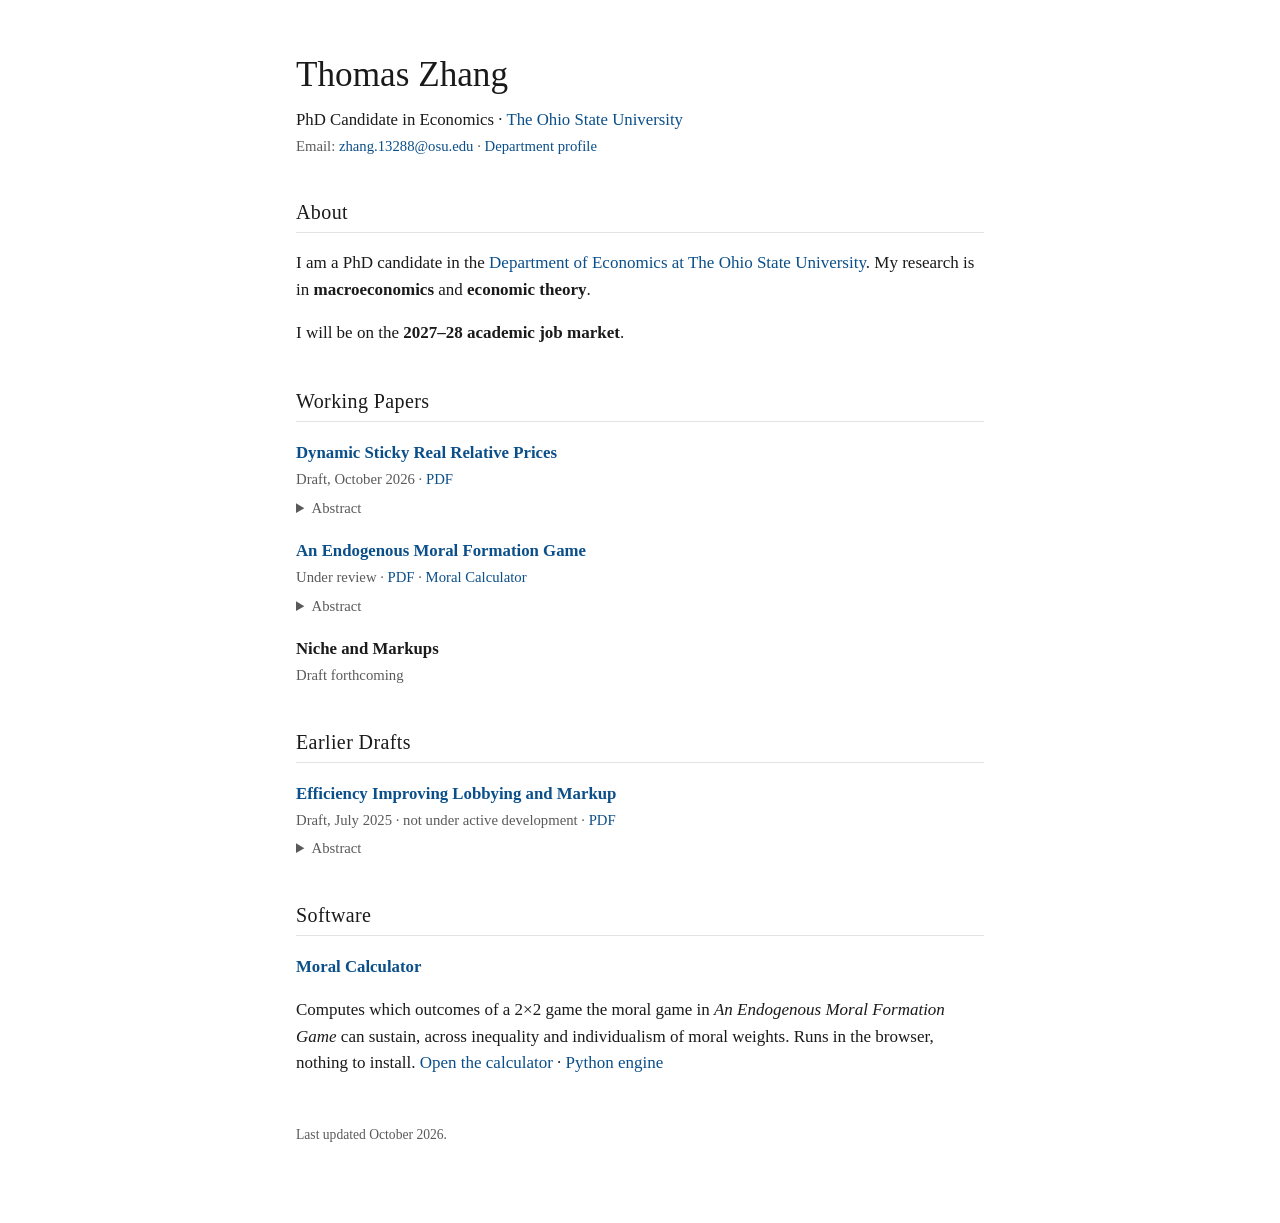
==== index.html @ 3b1dd5d6 "Replace the MATLAB Moral Calculator with the in-browser Python version - moral-calculator/: single-p" ====
<!DOCTYPE html>
<html lang="en">
<head>
  <meta charset="utf-8">
  <meta name="viewport" content="width=device-width, initial-scale=1">
  <title>Thomas Zhang — Economics PhD Candidate, The Ohio State University</title>
  <meta name="description" content="Thomas Zhang is a PhD candidate in Economics at The Ohio State University working on macroeconomics, business cycles, price rigidity, markups, and economic theory. Job market candidate 2027–28.">
  <link rel="canonical" href="https://thomasqszhang2.github.io/">
  <meta property="og:type" content="profile">
  <meta property="og:title" content="Thomas Zhang — Economics, The Ohio State University">
  <meta property="og:description" content="PhD candidate in Economics at The Ohio State University. Macroeconomics, business cycles, markups, and game theory. Job market 2027–28.">
  <meta property="og:url" content="https://thomasqszhang2.github.io/">
  <meta name="robots" content="index, follow">
  <link rel="stylesheet" href="style.css">
  <script type="application/ld+json">
  {
    "@context": "https://schema.org",
    "@type": "Person",
    "name": "Thomas Zhang",
    "alternateName": "Thomas Q. Zhang",
    "url": "https://thomasqszhang2.github.io/",
    "email": "mailto:zhang.13288@osu.edu",
    "jobTitle": "PhD Candidate in Economics",
    "affiliation": {
      "@type": "CollegeOrUniversity",
      "name": "The Ohio State University",
      "department": "Department of Economics",
      "url": "https://economics.osu.edu/"
    },
    "sameAs": [
      "https://economics.osu.edu/people/zhang.13288",
      "https://www.econometricsociety.org/membership/directory/view/Thomas-Zhang",
      "https://www.researchgate.net/profile/Thomas-Zhang-26"
    ],
    "knowsAbout": ["Macroeconomics", "Business cycles", "Price rigidity", "Markups", "Game theory", "Social norms"]
  }
  </script>
</head>
<body>
<main>
  <header>
    <h1>Thomas Zhang</h1>
    <p class="tagline">PhD Candidate in Economics · <a href="https://economics.osu.edu/">The Ohio State University</a></p>
    <p class="contact">
      Email: <a href="mailto:zhang.13288@osu.edu">zhang.13288@osu.edu</a> ·
      <a href="https://economics.osu.edu/people/zhang.13288">Department profile</a>
    </p>
  </header>

  <section id="about">
    <h2>About</h2>
    <p>I am a PhD candidate in the <a href="https://economics.osu.edu/">Department of Economics at The Ohio State University</a>.
    My research is in <strong>macroeconomics</strong> and <strong>economic theory</strong>.</p>
    <p>I will be on the <strong>2027–28 academic job market</strong>.</p>
  </section>

  <section id="research">
    <h2>Working Papers</h2>

    <article class="paper">
      <h3><a href="papers/zhang_sticky_prices.pdf">Dynamic Sticky Real Relative Prices</a></h3>
      <p class="meta">Draft, October 2026 · <a href="papers/zhang_sticky_prices.pdf">PDF</a></p>
      <details>
        <summary>Abstract</summary>
        <p>I add a single friction to the real business cycle model and, without search or nominal rigidity, reproduce numerous empirical facts at once, including involuntary unemployment, a countercyclical labor share, a bust-heavy cycle with thick tails and faster recoveries, procyclical left-skewed utilization, and an acyclical real wage. The friction is a sticky, Hicksian adjustment of real relative prices, the rental and wage rates each moving with its own excess demand at a finite speed. I call the prices real because they chase their fundamental values and no inflation is involved. The two speeds of adjustment are set from wage durations and a plant survey of binding inputs. A firm with a thin profit share demands factors far more elastically than the household supplies them, so supply caps a boom and demand deepens a bust. The paper thus proposes an alternative approach to sticky prices that is monetarily neutral.</p>
        <p class="jel">JEL: E32, E24, D50, E13, D24. Keywords: real business cycle; sticky real prices; short-side rationing; involuntary unemployment; business cycle asymmetry; labor share; capacity utilization.</p>
      </details>
    </article>

    <article class="paper">
      <h3><a href="papers/zhang_morality.pdf">An Endogenous Moral Formation Game</a></h3>
      <p class="meta">Under review · <a href="papers/zhang_morality.pdf">PDF</a> · <a href="moral-calculator/">Moral Calculator</a></p>
      <details>
        <summary>Abstract</summary>
        <p>This paper develops a model of endogenous moral formation. In a two-stage game, players first choose moral functions assigning value judgments to actions, then select actions. Two motives drive moral choice: the influencing-outcome motive leads players to praise actions that benefit themselves; the self-righteous motive leads them to praise their own planned actions. Large moral weights support any homogeneous outcome through self-fulfilling moral functions; heterogeneous outcomes require that no homogeneous alternative strictly Pareto dominates them. Applications include cooperation in the Prisoner's Dilemma, equilibrium selection in coordination games, status-seeking consumption, and internalization of values that favor powerful players.</p>
        <p class="jel">JEL: C72, D64, D62, Z13</p>
      </details>
    </article>

    <article class="paper">
      <h3>Niche and Markups</h3>
      <p class="meta">Draft forthcoming</p>
    </article>

    <h2>Earlier Drafts</h2>
    <article class="paper">
      <h3><a href="papers/zhang_lobbying.pdf">Efficiency Improving Lobbying and Markup</a></h3>
      <p class="meta">Draft, July 2025 · not under active development · <a href="papers/zhang_lobbying.pdf">PDF</a></p>
      <details>
        <summary>Abstract</summary>
        <p>This paper examines how lobbying affects economic efficiency through a dynamic model of endogenous policy influence. Firms with heterogeneous productivity engage in Cournot competition and may lobby for output subsidies, with larger, more productive firms lobbying more intensively. While conventional views emphasize lobbying's distortionary effects, the model shows that it can enhance aggregate productivity by reallocating resources toward underproducing high-productivity firms. The productivity gains are most pronounced in competitive industries, where lobbying disproportionately benefits efficient producers. However, lobbying also creates inter-industry distortions by favoring concentrated sectors regardless of their efficiency. The model further explains rising markup skewness, as subsidies expand output from productive firms while compressing rivals' margins. Preliminary calibration suggests that lobbying increases GDP by 1.4%, indicating net welfare gains from correcting misallocation.</p>
      </details>
    </article>
  </section>

  <section id="moral-app">
    <h2>Software</h2>
    <article class="paper">
      <h3><a href="moral-calculator/">Moral Calculator</a></h3>
      <p>Computes which outcomes of a 2&times;2 game the moral game in <em>An Endogenous Moral Formation Game</em> can sustain, across inequality and individualism of moral weights. Runs in the browser, nothing to install. <a href="moral-calculator/">Open the calculator</a> &middot; <a href="moral-calculator/moral_calc.py" download>Python engine</a></p>
    </article>
  </section>

  <footer>
    <p>Last updated October 2026.</p>
  </footer>
</main>
</body>
</html>
---- style.css ----
:root { --fg: #1a1a1a; --muted: #5a5a5a; --link: #0b4f8a; --rule: #e3e3e3; --bg: #fff; }
@media (prefers-color-scheme: dark) {
  :root { --fg: #e8e8e8; --muted: #a8a8a8; --link: #7fb3e6; --rule: #333; --bg: #141414; }
}
* { box-sizing: border-box; }
body { margin: 0; background: var(--bg); color: var(--fg);
  font: 17px/1.55 Georgia, "Times New Roman", serif; }
main { max-width: 720px; margin: 0 auto; padding: 48px 16px 64px; }
a { color: var(--link); text-decoration: none; }
a:hover { text-decoration: underline; }
h1 { font-size: 2.2rem; margin: 0 0 4px; font-weight: normal; }
h2 { font-size: 1.25rem; margin: 40px 0 12px; padding-bottom: 4px; border-bottom: 1px solid var(--rule); font-weight: normal; letter-spacing: .02em; }
h3 { font-size: 1.05rem; margin: 18px 0 2px; font-weight: bold; }
.tagline { margin: 0; font-size: 1.05rem; }
.contact, .meta { color: var(--muted); font-size: .92rem; margin: 2px 0 6px; }
details { margin: 4px 0 10px; }
summary { cursor: pointer; color: var(--muted); font-size: .92rem; }
details p { margin: 6px 0; font-size: .97rem; }
.jel { color: var(--muted); font-size: .88rem; }
footer { margin-top: 48px; color: var(--muted); font-size: .85rem; }
ul { padding-left: 1.2em; }
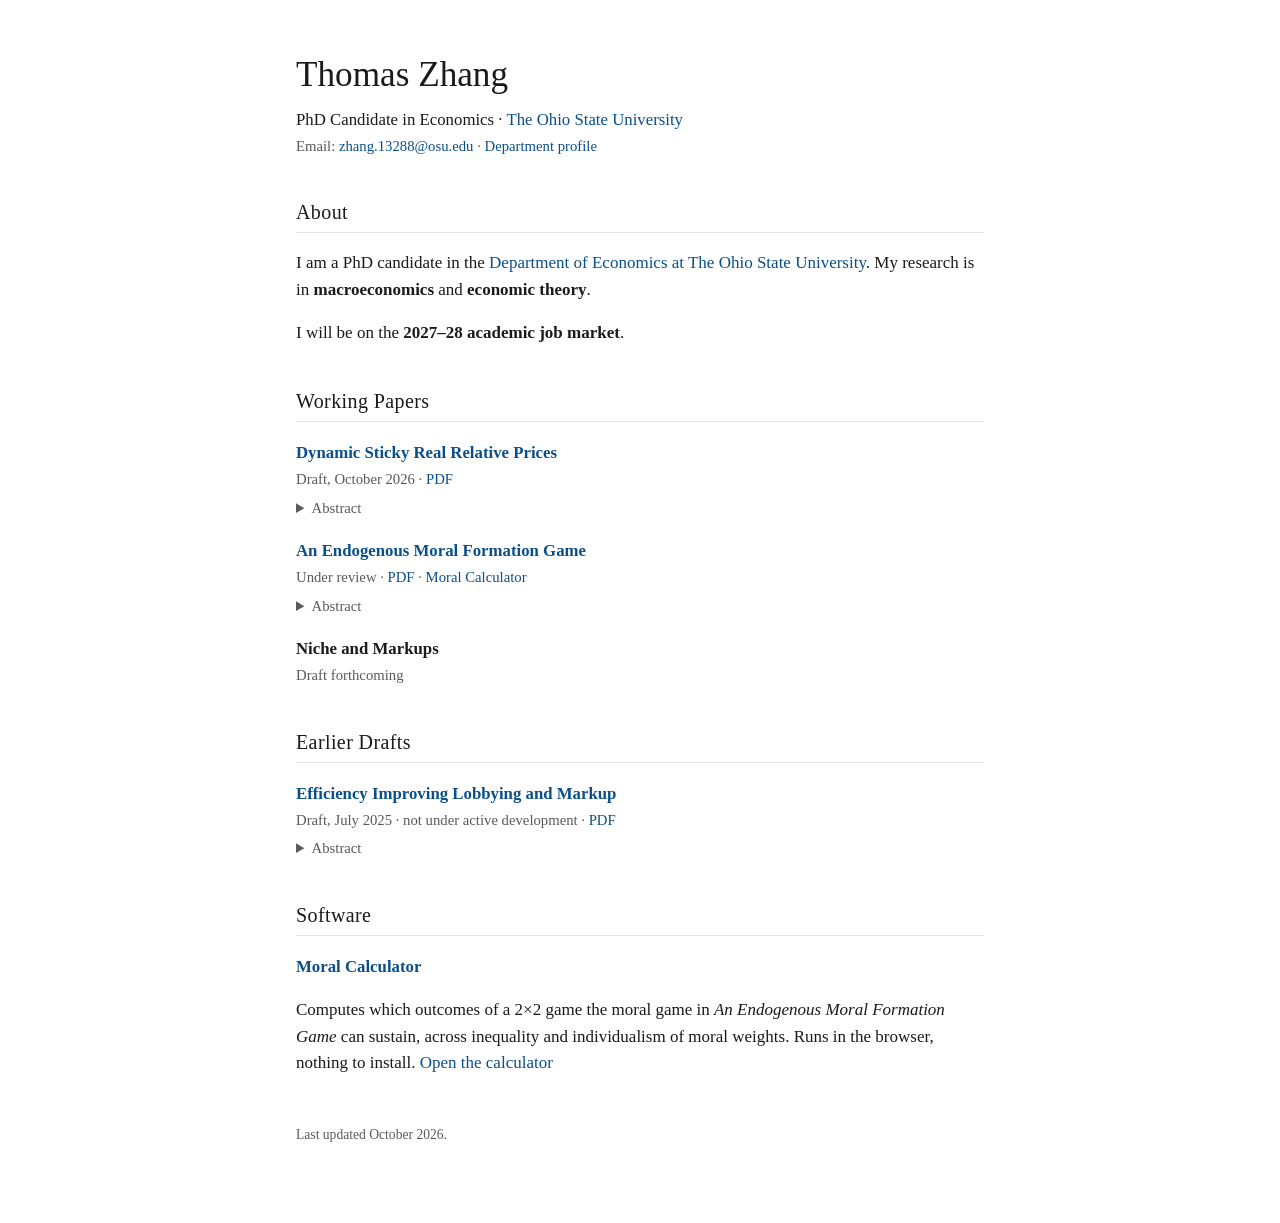
==== commit 2be1ecb5: "Remove the Python engine download; keep the in-browser calculator only Co-Authored-By: Claude Opus 5" ====
--- a/index.html
+++ b/index.html
@@ -97,7 +97,7 @@
     <h2>Software</h2>
     <article class="paper">
       <h3><a href="moral-calculator/">Moral Calculator</a></h3>
-      <p>Computes which outcomes of a 2&times;2 game the moral game in <em>An Endogenous Moral Formation Game</em> can sustain, across inequality and individualism of moral weights. Runs in the browser, nothing to install. <a href="moral-calculator/">Open the calculator</a> &middot; <a href="moral-calculator/moral_calc.py" download>Python engine</a></p>
+      <p>Computes which outcomes of a 2&times;2 game the moral game in <em>An Endogenous Moral Formation Game</em> can sustain, across inequality and individualism of moral weights. Runs in the browser, nothing to install. <a href="moral-calculator/">Open the calculator</a></p>
     </article>
   </section>
 
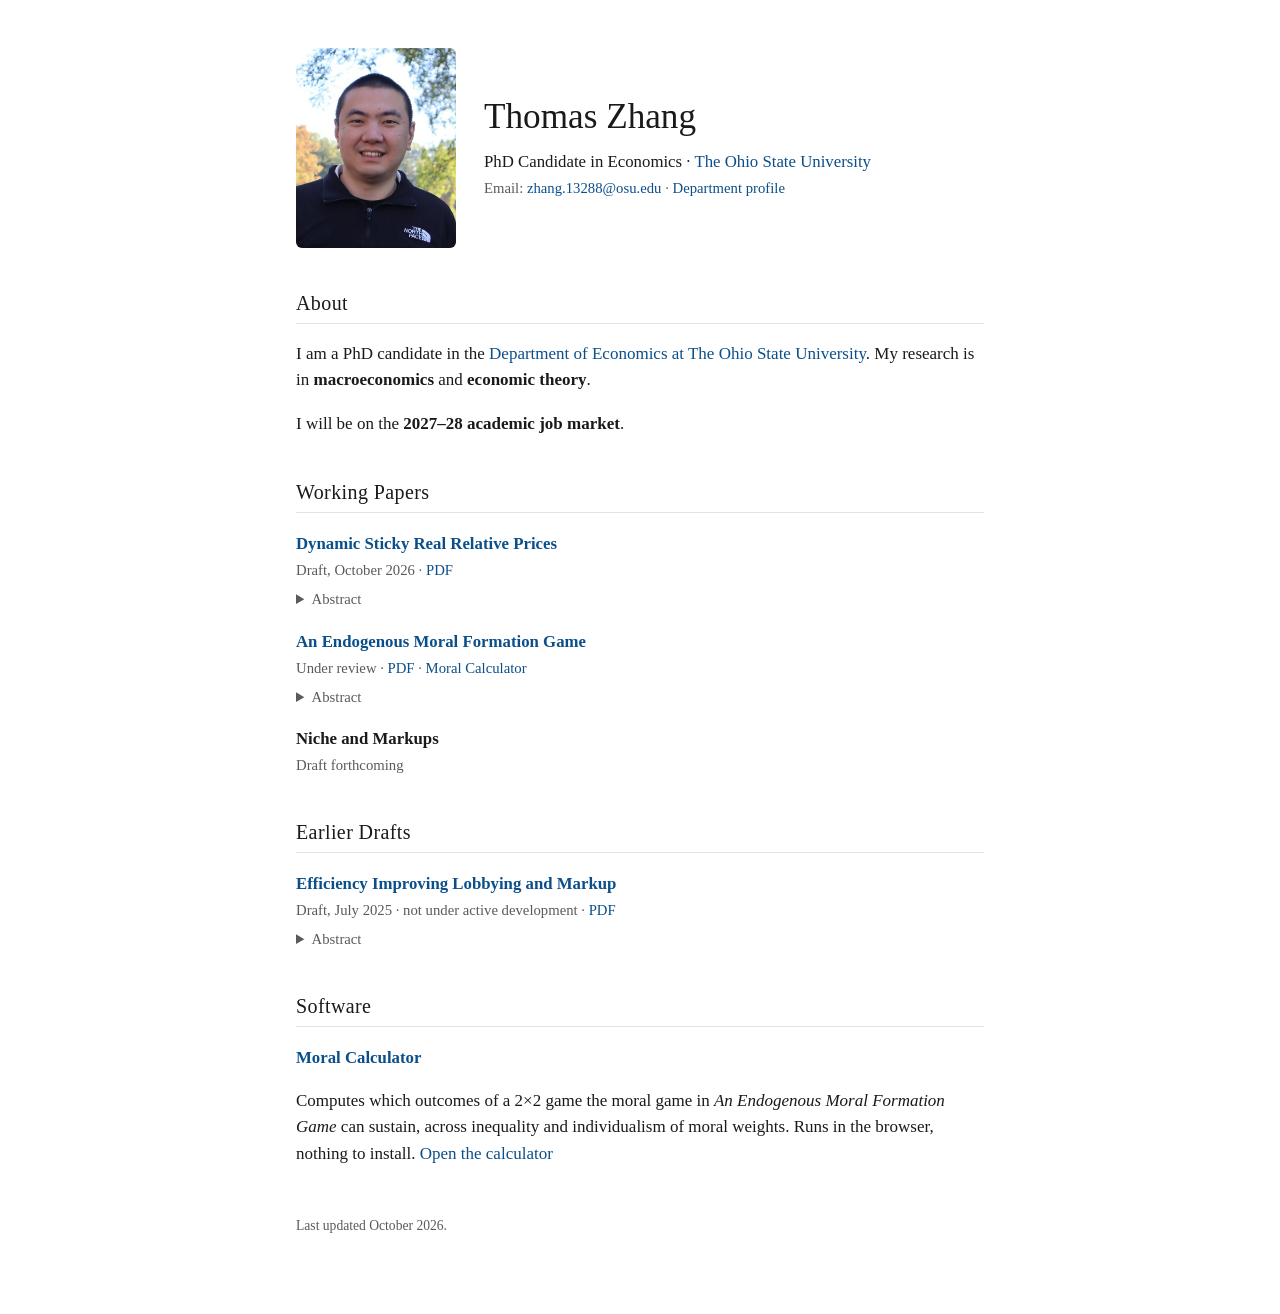
==== commit 3eb94855: "Add portrait photo (600x750, metadata stripped); ignore original camera files Co-Authored-By: Claude" ====
--- a/index.html
+++ b/index.html
@@ -8,6 +8,7 @@
   <link rel="canonical" href="https://thomasqszhang2.github.io/">
   <meta property="og:type" content="profile">
   <meta property="og:title" content="Thomas Zhang — Economics, The Ohio State University">
+  <meta property="og:image" content="https://thomasqszhang2.github.io/photo.jpg">
   <meta property="og:description" content="PhD candidate in Economics at The Ohio State University. Macroeconomics, business cycles, markups, and game theory. Job market 2027–28.">
   <meta property="og:url" content="https://thomasqszhang2.github.io/">
   <meta name="robots" content="index, follow">
@@ -19,6 +20,7 @@
     "name": "Thomas Zhang",
     "alternateName": "Thomas Q. Zhang",
     "url": "https://thomasqszhang2.github.io/",
+    "image": "https://thomasqszhang2.github.io/photo.jpg",
     "email": "mailto:zhang.13288@osu.edu",
     "jobTitle": "PhD Candidate in Economics",
     "affiliation": {
@@ -38,13 +40,16 @@
 </head>
 <body>
 <main>
-  <header>
-    <h1>Thomas Zhang</h1>
-    <p class="tagline">PhD Candidate in Economics · <a href="https://economics.osu.edu/">The Ohio State University</a></p>
-    <p class="contact">
-      Email: <a href="mailto:zhang.13288@osu.edu">zhang.13288@osu.edu</a> ·
-      <a href="https://economics.osu.edu/people/zhang.13288">Department profile</a>
-    </p>
+  <header class="intro">
+    <img class="portrait" src="photo.jpg" width="600" height="750" alt="Thomas Zhang">
+    <div>
+      <h1>Thomas Zhang</h1>
+      <p class="tagline">PhD Candidate in Economics · <a href="https://economics.osu.edu/">The Ohio State University</a></p>
+      <p class="contact">
+        Email: <a href="mailto:zhang.13288@osu.edu">zhang.13288@osu.edu</a> ·
+        <a href="https://economics.osu.edu/people/zhang.13288">Department profile</a>
+      </p>
+    </div>
   </header>
 
   <section id="about">
--- a/style.css
+++ b/style.css
@@ -19,3 +19,9 @@
 .jel { color: var(--muted); font-size: .88rem; }
 footer { margin-top: 48px; color: var(--muted); font-size: .85rem; }
 ul { padding-left: 1.2em; }
+.intro { display: flex; align-items: center; gap: 28px; }
+.portrait { width: 160px; height: auto; border-radius: 6px; flex: none; }
+@media (max-width: 520px) {
+  .intro { flex-direction: column; align-items: flex-start; gap: 16px; }
+  .portrait { width: 140px; }
+}
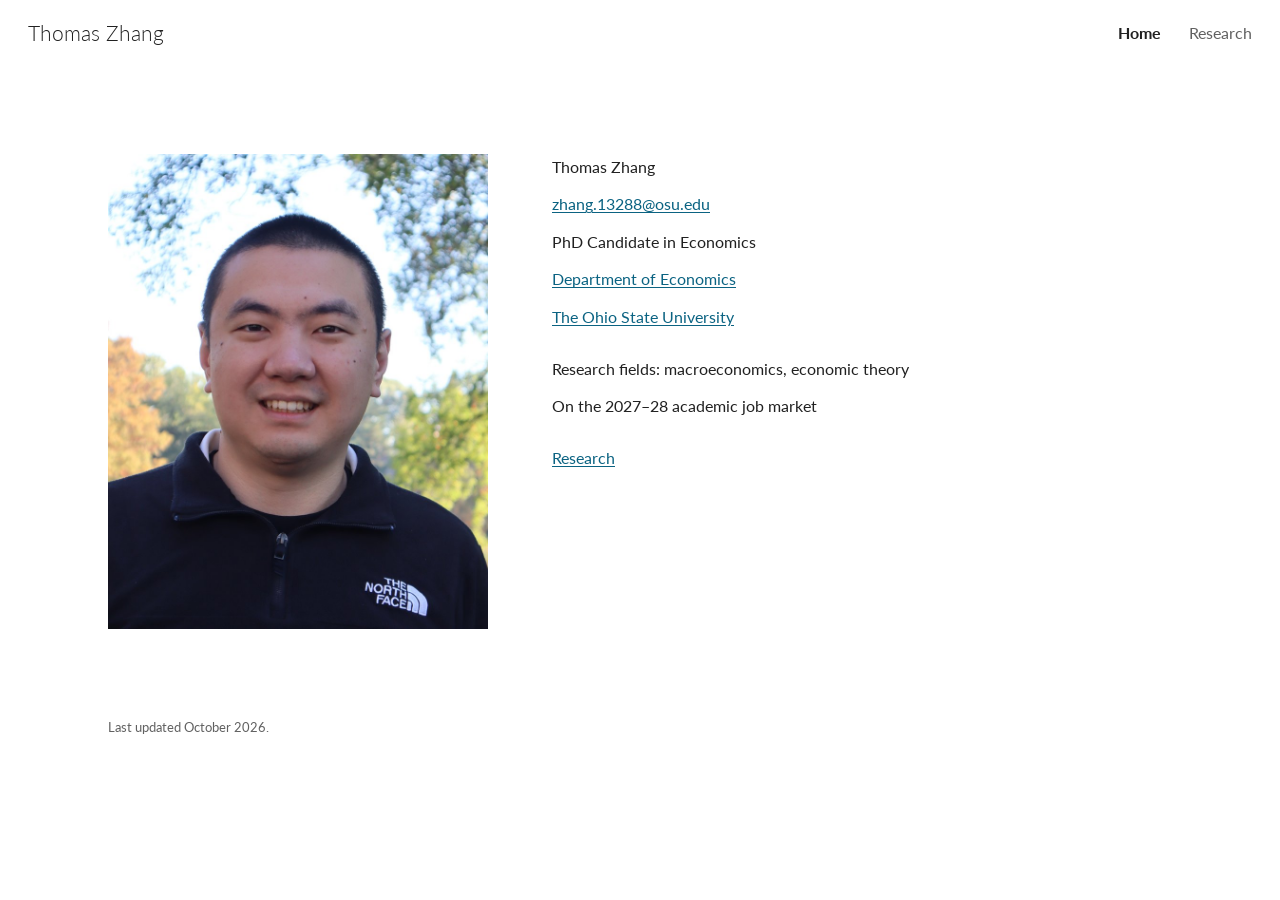
==== commit efe9696f: "Redesign: two pages (Home, Research), large portrait beside contact lines, Lato Co-Authored-By: Clau" ====
--- a/index.html
+++ b/index.html
@@ -12,6 +12,9 @@
   <meta property="og:description" content="PhD candidate in Economics at The Ohio State University. Macroeconomics, business cycles, markups, and game theory. Job market 2027–28.">
   <meta property="og:url" content="https://thomasqszhang2.github.io/">
   <meta name="robots" content="index, follow">
+  <link rel="preconnect" href="https://fonts.googleapis.com">
+  <link rel="preconnect" href="https://fonts.gstatic.com" crossorigin>
+  <link rel="stylesheet" href="https://fonts.googleapis.com/css2?family=Lato:wght@300;400;700&display=swap">
   <link rel="stylesheet" href="style.css">
   <script type="application/ld+json">
   {
@@ -39,76 +42,30 @@
   </script>
 </head>
 <body>
+<header class="topbar">
+  <a class="site-name" href="./">Thomas Zhang</a>
+  <nav aria-label="Pages">
+    <a href="./" aria-current="page">Home</a>
+    <a href="research.html">Research</a>
+  </nav>
+</header>
+
 <main>
-  <header class="intro">
-    <img class="portrait" src="photo.jpg" width="600" height="750" alt="Thomas Zhang">
-    <div>
+  <section class="hero">
+    <img class="portrait" src="photo.jpg" width="800" height="1000" alt="Thomas Zhang">
+    <div class="contact-lines">
       <h1>Thomas Zhang</h1>
-      <p class="tagline">PhD Candidate in Economics · <a href="https://economics.osu.edu/">The Ohio State University</a></p>
-      <p class="contact">
-        Email: <a href="mailto:zhang.13288@osu.edu">zhang.13288@osu.edu</a> ·
-        <a href="https://economics.osu.edu/people/zhang.13288">Department profile</a>
-      </p>
+      <p><a href="mailto:zhang.13288@osu.edu">zhang.13288@osu.edu</a></p>
+      <p>PhD Candidate in Economics</p>
+      <p><a href="https://economics.osu.edu/">Department of Economics</a></p>
+      <p><a href="https://www.osu.edu/">The Ohio State University</a></p>
+      <p class="gap">Research fields: macroeconomics, economic theory</p>
+      <p>On the 2027–28 academic job market</p>
+      <p class="gap"><a href="research.html">Research</a></p>
     </div>
-  </header>
+  </section>
+</main>
 
-  <section id="about">
-    <h2>About</h2>
-    <p>I am a PhD candidate in the <a href="https://economics.osu.edu/">Department of Economics at The Ohio State University</a>.
-    My research is in <strong>macroeconomics</strong> and <strong>economic theory</strong>.</p>
-    <p>I will be on the <strong>2027–28 academic job market</strong>.</p>
-  </section>
-
-  <section id="research">
-    <h2>Working Papers</h2>
-
-    <article class="paper">
-      <h3><a href="papers/zhang_sticky_prices.pdf">Dynamic Sticky Real Relative Prices</a></h3>
-      <p class="meta">Draft, October 2026 · <a href="papers/zhang_sticky_prices.pdf">PDF</a></p>
-      <details>
-        <summary>Abstract</summary>
-        <p>I add a single friction to the real business cycle model and, without search or nominal rigidity, reproduce numerous empirical facts at once, including involuntary unemployment, a countercyclical labor share, a bust-heavy cycle with thick tails and faster recoveries, procyclical left-skewed utilization, and an acyclical real wage. The friction is a sticky, Hicksian adjustment of real relative prices, the rental and wage rates each moving with its own excess demand at a finite speed. I call the prices real because they chase their fundamental values and no inflation is involved. The two speeds of adjustment are set from wage durations and a plant survey of binding inputs. A firm with a thin profit share demands factors far more elastically than the household supplies them, so supply caps a boom and demand deepens a bust. The paper thus proposes an alternative approach to sticky prices that is monetarily neutral.</p>
-        <p class="jel">JEL: E32, E24, D50, E13, D24. Keywords: real business cycle; sticky real prices; short-side rationing; involuntary unemployment; business cycle asymmetry; labor share; capacity utilization.</p>
-      </details>
-    </article>
-
-    <article class="paper">
-      <h3><a href="papers/zhang_morality.pdf">An Endogenous Moral Formation Game</a></h3>
-      <p class="meta">Under review · <a href="papers/zhang_morality.pdf">PDF</a> · <a href="moral-calculator/">Moral Calculator</a></p>
-      <details>
-        <summary>Abstract</summary>
-        <p>This paper develops a model of endogenous moral formation. In a two-stage game, players first choose moral functions assigning value judgments to actions, then select actions. Two motives drive moral choice: the influencing-outcome motive leads players to praise actions that benefit themselves; the self-righteous motive leads them to praise their own planned actions. Large moral weights support any homogeneous outcome through self-fulfilling moral functions; heterogeneous outcomes require that no homogeneous alternative strictly Pareto dominates them. Applications include cooperation in the Prisoner's Dilemma, equilibrium selection in coordination games, status-seeking consumption, and internalization of values that favor powerful players.</p>
-        <p class="jel">JEL: C72, D64, D62, Z13</p>
-      </details>
-    </article>
-
-    <article class="paper">
-      <h3>Niche and Markups</h3>
-      <p class="meta">Draft forthcoming</p>
-    </article>
-
-    <h2>Earlier Drafts</h2>
-    <article class="paper">
-      <h3><a href="papers/zhang_lobbying.pdf">Efficiency Improving Lobbying and Markup</a></h3>
-      <p class="meta">Draft, July 2025 · not under active development · <a href="papers/zhang_lobbying.pdf">PDF</a></p>
-      <details>
-        <summary>Abstract</summary>
-        <p>This paper examines how lobbying affects economic efficiency through a dynamic model of endogenous policy influence. Firms with heterogeneous productivity engage in Cournot competition and may lobby for output subsidies, with larger, more productive firms lobbying more intensively. While conventional views emphasize lobbying's distortionary effects, the model shows that it can enhance aggregate productivity by reallocating resources toward underproducing high-productivity firms. The productivity gains are most pronounced in competitive industries, where lobbying disproportionately benefits efficient producers. However, lobbying also creates inter-industry distortions by favoring concentrated sectors regardless of their efficiency. The model further explains rising markup skewness, as subsidies expand output from productive firms while compressing rivals' margins. Preliminary calibration suggests that lobbying increases GDP by 1.4%, indicating net welfare gains from correcting misallocation.</p>
-      </details>
-    </article>
-  </section>
-
-  <section id="moral-app">
-    <h2>Software</h2>
-    <article class="paper">
-      <h3><a href="moral-calculator/">Moral Calculator</a></h3>
-      <p>Computes which outcomes of a 2&times;2 game the moral game in <em>An Endogenous Moral Formation Game</em> can sustain, across inequality and individualism of moral weights. Runs in the browser, nothing to install. <a href="moral-calculator/">Open the calculator</a></p>
-    </article>
-  </section>
-
-  <footer>
-    <p>Last updated October 2026.</p>
-  </footer>
-</main>
+<footer>Last updated October 2026.</footer>
 </body>
 </html>
--- a/style.css
+++ b/style.css
@@ -1,27 +1,66 @@
-:root { --fg: #1a1a1a; --muted: #5a5a5a; --link: #0b4f8a; --rule: #e3e3e3; --bg: #fff; }
-@media (prefers-color-scheme: dark) {
-  :root { --fg: #e8e8e8; --muted: #a8a8a8; --link: #7fb3e6; --rule: #333; --bg: #141414; }
+/* Two-page academic site in the style of a Google Sites "simple" theme:
+   light Lato type, top bar with name and page links, large photo beside contact lines. */
+:root {
+  --fg: #212121;
+  --muted: #616161;
+  --link: #0b6382;
+  --rule: #e0e0e0;
+  --bg: #ffffff;
 }
 * { box-sizing: border-box; }
-body { margin: 0; background: var(--bg); color: var(--fg);
-  font: 17px/1.55 Georgia, "Times New Roman", serif; }
-main { max-width: 720px; margin: 0 auto; padding: 48px 16px 64px; }
-a { color: var(--link); text-decoration: none; }
-a:hover { text-decoration: underline; }
-h1 { font-size: 2.2rem; margin: 0 0 4px; font-weight: normal; }
-h2 { font-size: 1.25rem; margin: 40px 0 12px; padding-bottom: 4px; border-bottom: 1px solid var(--rule); font-weight: normal; letter-spacing: .02em; }
-h3 { font-size: 1.05rem; margin: 18px 0 2px; font-weight: bold; }
-.tagline { margin: 0; font-size: 1.05rem; }
-.contact, .meta { color: var(--muted); font-size: .92rem; margin: 2px 0 6px; }
-details { margin: 4px 0 10px; }
-summary { cursor: pointer; color: var(--muted); font-size: .92rem; }
-details p { margin: 6px 0; font-size: .97rem; }
-.jel { color: var(--muted); font-size: .88rem; }
-footer { margin-top: 48px; color: var(--muted); font-size: .85rem; }
-ul { padding-left: 1.2em; }
-.intro { display: flex; align-items: center; gap: 28px; }
-.portrait { width: 160px; height: auto; border-radius: 6px; flex: none; }
-@media (max-width: 520px) {
-  .intro { flex-direction: column; align-items: flex-start; gap: 16px; }
-  .portrait { width: 140px; }
+html { -webkit-text-size-adjust: 100%; }
+body {
+  margin: 0; background: var(--bg); color: var(--fg);
+  font: 400 16px/1.6 "Lato", "Helvetica Neue", Arial, sans-serif;
 }
+a { color: var(--link); text-decoration: underline; text-underline-offset: 2px; }
+a:hover { text-decoration-thickness: 2px; }
+
+/* top bar */
+.topbar {
+  display: flex; align-items: center; justify-content: space-between; gap: 16px;
+  padding: 16px 28px; flex-wrap: wrap;
+}
+.topbar .site-name {
+  font-weight: 300; font-size: 21px; color: var(--fg); text-decoration: none;
+}
+.topbar nav { display: flex; gap: 28px; }
+.topbar nav a { color: var(--muted); text-decoration: none; font-size: 16px; }
+.topbar nav a[aria-current="page"] { color: var(--fg); font-weight: 700; }
+.topbar nav a:hover { color: var(--fg); }
+
+main { max-width: 1120px; margin: 0 auto; padding: 0 28px 64px; }
+
+/* home: photo + contact column */
+.hero {
+  display: grid; grid-template-columns: minmax(0, 380px) minmax(0, 1fr);
+  gap: 64px; align-items: start; margin-top: 88px;
+}
+.portrait { width: 100%; height: auto; display: block; }
+.contact-lines p { margin: 0 0 12px; }
+.contact-lines h1 { font: inherit; margin: 0 0 12px; }
+.contact-lines .gap { margin-top: 26px; }
+
+/* research page */
+.page-title, .research h2 {
+  color: var(--link); font-weight: 400; font-size: 27px; line-height: 1.3; margin: 44px 0 14px;
+}
+.research h2 { font-size: 22px; margin-top: 40px; }
+.entry { margin: 0 0 18px; }
+.entry .title { font-weight: 400; }
+.entry .status { color: var(--muted); }
+details { margin: 4px 0 0; }
+summary { cursor: pointer; color: var(--muted); font-size: 14px; }
+details p { margin: 6px 0 4px; font-size: 15px; max-width: 820px; }
+.jel { color: var(--muted); font-size: 14px; }
+
+footer { max-width: 1120px; margin: 0 auto; padding: 24px 28px 40px; color: var(--muted); font-size: 13px; }
+
+@media (max-width: 760px) {
+  .topbar { padding: 14px 16px; }
+  .topbar nav { gap: 20px; }
+  main, footer { padding-left: 16px; padding-right: 16px; }
+  .hero { grid-template-columns: 1fr; gap: 28px; margin-top: 28px; }
+  .portrait { max-width: 320px; }
+  .page-title { margin-top: 24px; }
+}
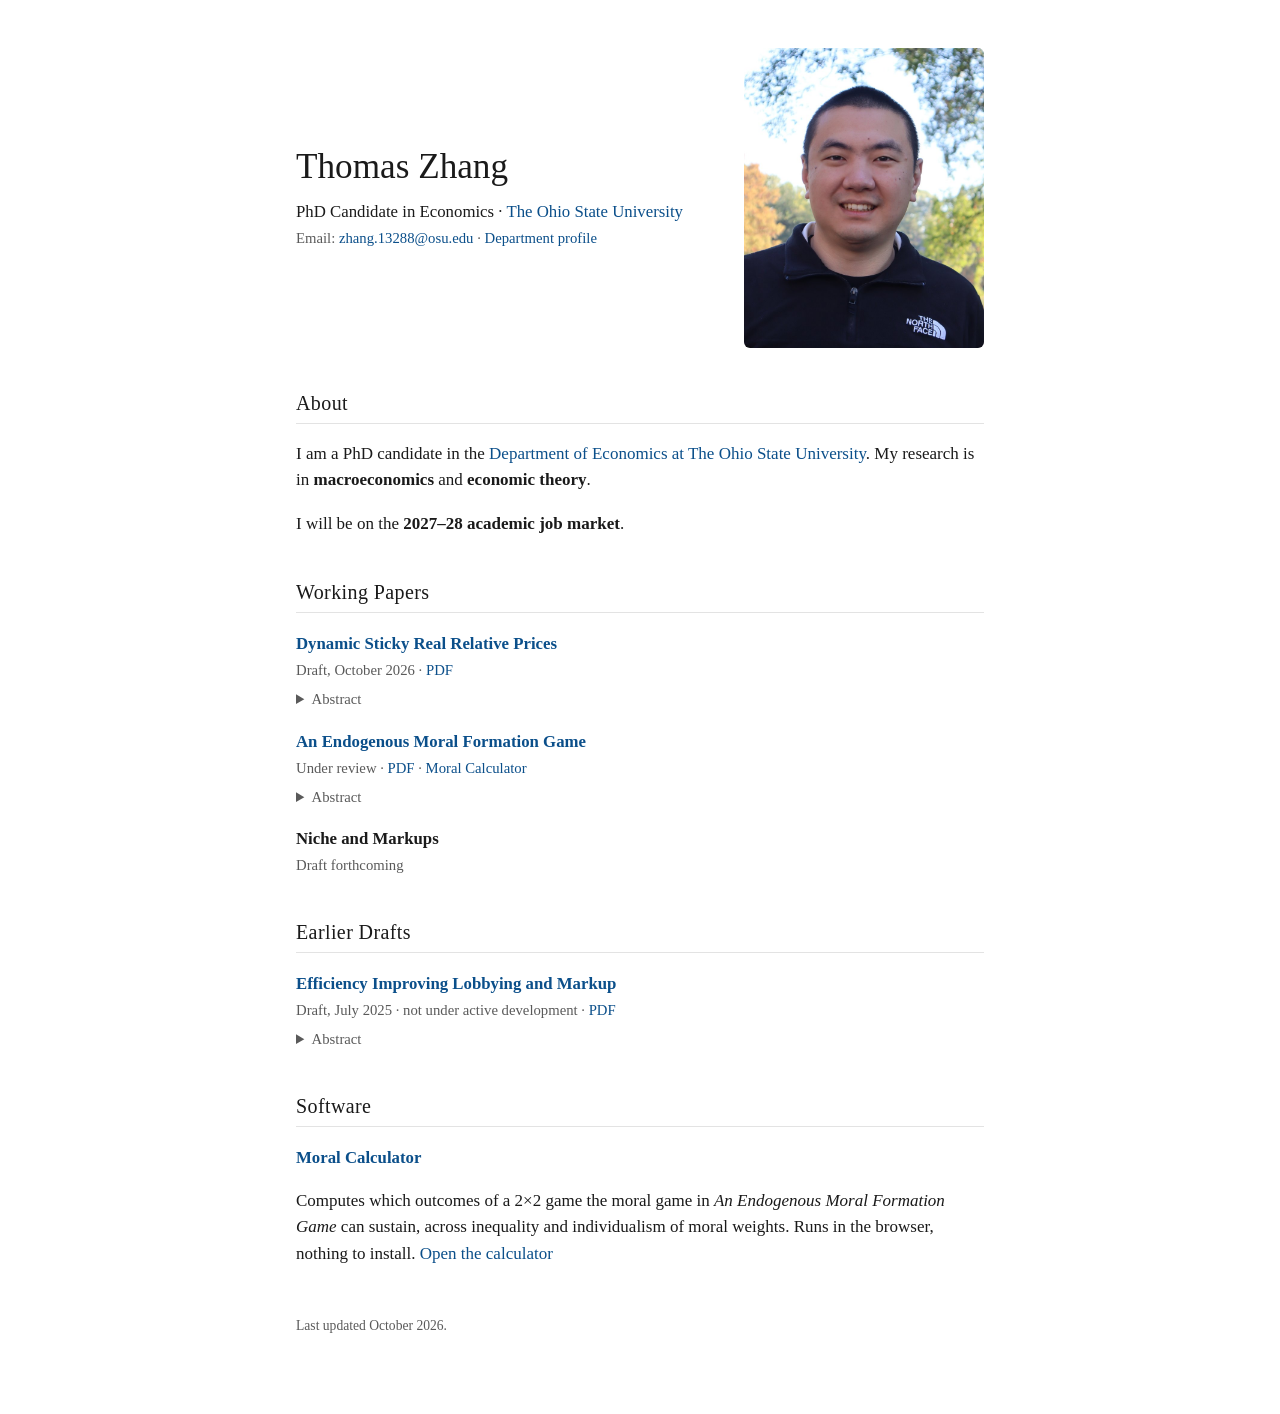
==== commit 79f71893: "Revert redesign; keep single page with a larger portrait at top right Co-Authored-By: Claude Opus 5." ====
--- a/index.html
+++ b/index.html
@@ -12,9 +12,6 @@
   <meta property="og:description" content="PhD candidate in Economics at The Ohio State University. Macroeconomics, business cycles, markups, and game theory. Job market 2027–28.">
   <meta property="og:url" content="https://thomasqszhang2.github.io/">
   <meta name="robots" content="index, follow">
-  <link rel="preconnect" href="https://fonts.googleapis.com">
-  <link rel="preconnect" href="https://fonts.gstatic.com" crossorigin>
-  <link rel="stylesheet" href="https://fonts.googleapis.com/css2?family=Lato:wght@300;400;700&display=swap">
   <link rel="stylesheet" href="style.css">
   <script type="application/ld+json">
   {
@@ -42,30 +39,76 @@
   </script>
 </head>
 <body>
-<header class="topbar">
-  <a class="site-name" href="./">Thomas Zhang</a>
-  <nav aria-label="Pages">
-    <a href="./" aria-current="page">Home</a>
-    <a href="research.html">Research</a>
-  </nav>
-</header>
+<main>
+  <header class="intro">
+    <div>
+      <h1>Thomas Zhang</h1>
+      <p class="tagline">PhD Candidate in Economics · <a href="https://economics.osu.edu/">The Ohio State University</a></p>
+      <p class="contact">
+        Email: <a href="mailto:zhang.13288@osu.edu">zhang.13288@osu.edu</a> ·
+        <a href="https://economics.osu.edu/people/zhang.13288">Department profile</a>
+      </p>
+    </div>
+    <img class="portrait" src="photo.jpg" width="800" height="1000" alt="Thomas Zhang">
+  </header>
 
-<main>
-  <section class="hero">
-    <img class="portrait" src="photo.jpg" width="800" height="1000" alt="Thomas Zhang">
-    <div class="contact-lines">
-      <h1>Thomas Zhang</h1>
-      <p><a href="mailto:zhang.13288@osu.edu">zhang.13288@osu.edu</a></p>
-      <p>PhD Candidate in Economics</p>
-      <p><a href="https://economics.osu.edu/">Department of Economics</a></p>
-      <p><a href="https://www.osu.edu/">The Ohio State University</a></p>
-      <p class="gap">Research fields: macroeconomics, economic theory</p>
-      <p>On the 2027–28 academic job market</p>
-      <p class="gap"><a href="research.html">Research</a></p>
-    </div>
+  <section id="about">
+    <h2>About</h2>
+    <p>I am a PhD candidate in the <a href="https://economics.osu.edu/">Department of Economics at The Ohio State University</a>.
+    My research is in <strong>macroeconomics</strong> and <strong>economic theory</strong>.</p>
+    <p>I will be on the <strong>2027–28 academic job market</strong>.</p>
   </section>
+
+  <section id="research">
+    <h2>Working Papers</h2>
+
+    <article class="paper">
+      <h3><a href="papers/zhang_sticky_prices.pdf">Dynamic Sticky Real Relative Prices</a></h3>
+      <p class="meta">Draft, October 2026 · <a href="papers/zhang_sticky_prices.pdf">PDF</a></p>
+      <details>
+        <summary>Abstract</summary>
+        <p>I add a single friction to the real business cycle model and, without search or nominal rigidity, reproduce numerous empirical facts at once, including involuntary unemployment, a countercyclical labor share, a bust-heavy cycle with thick tails and faster recoveries, procyclical left-skewed utilization, and an acyclical real wage. The friction is a sticky, Hicksian adjustment of real relative prices, the rental and wage rates each moving with its own excess demand at a finite speed. I call the prices real because they chase their fundamental values and no inflation is involved. The two speeds of adjustment are set from wage durations and a plant survey of binding inputs. A firm with a thin profit share demands factors far more elastically than the household supplies them, so supply caps a boom and demand deepens a bust. The paper thus proposes an alternative approach to sticky prices that is monetarily neutral.</p>
+        <p class="jel">JEL: E32, E24, D50, E13, D24. Keywords: real business cycle; sticky real prices; short-side rationing; involuntary unemployment; business cycle asymmetry; labor share; capacity utilization.</p>
+      </details>
+    </article>
+
+    <article class="paper">
+      <h3><a href="papers/zhang_morality.pdf">An Endogenous Moral Formation Game</a></h3>
+      <p class="meta">Under review · <a href="papers/zhang_morality.pdf">PDF</a> · <a href="moral-calculator/">Moral Calculator</a></p>
+      <details>
+        <summary>Abstract</summary>
+        <p>This paper develops a model of endogenous moral formation. In a two-stage game, players first choose moral functions assigning value judgments to actions, then select actions. Two motives drive moral choice: the influencing-outcome motive leads players to praise actions that benefit themselves; the self-righteous motive leads them to praise their own planned actions. Large moral weights support any homogeneous outcome through self-fulfilling moral functions; heterogeneous outcomes require that no homogeneous alternative strictly Pareto dominates them. Applications include cooperation in the Prisoner's Dilemma, equilibrium selection in coordination games, status-seeking consumption, and internalization of values that favor powerful players.</p>
+        <p class="jel">JEL: C72, D64, D62, Z13</p>
+      </details>
+    </article>
+
+    <article class="paper">
+      <h3>Niche and Markups</h3>
+      <p class="meta">Draft forthcoming</p>
+    </article>
+
+    <h2>Earlier Drafts</h2>
+    <article class="paper">
+      <h3><a href="papers/zhang_lobbying.pdf">Efficiency Improving Lobbying and Markup</a></h3>
+      <p class="meta">Draft, July 2025 · not under active development · <a href="papers/zhang_lobbying.pdf">PDF</a></p>
+      <details>
+        <summary>Abstract</summary>
+        <p>This paper examines how lobbying affects economic efficiency through a dynamic model of endogenous policy influence. Firms with heterogeneous productivity engage in Cournot competition and may lobby for output subsidies, with larger, more productive firms lobbying more intensively. While conventional views emphasize lobbying's distortionary effects, the model shows that it can enhance aggregate productivity by reallocating resources toward underproducing high-productivity firms. The productivity gains are most pronounced in competitive industries, where lobbying disproportionately benefits efficient producers. However, lobbying also creates inter-industry distortions by favoring concentrated sectors regardless of their efficiency. The model further explains rising markup skewness, as subsidies expand output from productive firms while compressing rivals' margins. Preliminary calibration suggests that lobbying increases GDP by 1.4%, indicating net welfare gains from correcting misallocation.</p>
+      </details>
+    </article>
+  </section>
+
+  <section id="moral-app">
+    <h2>Software</h2>
+    <article class="paper">
+      <h3><a href="moral-calculator/">Moral Calculator</a></h3>
+      <p>Computes which outcomes of a 2&times;2 game the moral game in <em>An Endogenous Moral Formation Game</em> can sustain, across inequality and individualism of moral weights. Runs in the browser, nothing to install. <a href="moral-calculator/">Open the calculator</a></p>
+    </article>
+  </section>
+
+  <footer>
+    <p>Last updated October 2026.</p>
+  </footer>
 </main>
-
-<footer>Last updated October 2026.</footer>
 </body>
 </html>
--- a/style.css
+++ b/style.css
@@ -1,66 +1,27 @@
-/* Two-page academic site in the style of a Google Sites "simple" theme:
-   light Lato type, top bar with name and page links, large photo beside contact lines. */
-:root {
-  --fg: #212121;
-  --muted: #616161;
-  --link: #0b6382;
-  --rule: #e0e0e0;
-  --bg: #ffffff;
+:root { --fg: #1a1a1a; --muted: #5a5a5a; --link: #0b4f8a; --rule: #e3e3e3; --bg: #fff; }
+@media (prefers-color-scheme: dark) {
+  :root { --fg: #e8e8e8; --muted: #a8a8a8; --link: #7fb3e6; --rule: #333; --bg: #141414; }
 }
 * { box-sizing: border-box; }
-html { -webkit-text-size-adjust: 100%; }
-body {
-  margin: 0; background: var(--bg); color: var(--fg);
-  font: 400 16px/1.6 "Lato", "Helvetica Neue", Arial, sans-serif;
+body { margin: 0; background: var(--bg); color: var(--fg);
+  font: 17px/1.55 Georgia, "Times New Roman", serif; }
+main { max-width: 720px; margin: 0 auto; padding: 48px 16px 64px; }
+a { color: var(--link); text-decoration: none; }
+a:hover { text-decoration: underline; }
+h1 { font-size: 2.2rem; margin: 0 0 4px; font-weight: normal; }
+h2 { font-size: 1.25rem; margin: 40px 0 12px; padding-bottom: 4px; border-bottom: 1px solid var(--rule); font-weight: normal; letter-spacing: .02em; }
+h3 { font-size: 1.05rem; margin: 18px 0 2px; font-weight: bold; }
+.tagline { margin: 0; font-size: 1.05rem; }
+.contact, .meta { color: var(--muted); font-size: .92rem; margin: 2px 0 6px; }
+details { margin: 4px 0 10px; }
+summary { cursor: pointer; color: var(--muted); font-size: .92rem; }
+details p { margin: 6px 0; font-size: .97rem; }
+.jel { color: var(--muted); font-size: .88rem; }
+footer { margin-top: 48px; color: var(--muted); font-size: .85rem; }
+ul { padding-left: 1.2em; }
+.intro { display: flex; align-items: center; justify-content: space-between; gap: 28px; }
+.portrait { width: 240px; height: auto; border-radius: 6px; flex: none; }
+@media (max-width: 600px) {
+  .intro { flex-direction: column-reverse; align-items: flex-start; gap: 16px; }
+  .portrait { width: 200px; }
 }
-a { color: var(--link); text-decoration: underline; text-underline-offset: 2px; }
-a:hover { text-decoration-thickness: 2px; }
-
-/* top bar */
-.topbar {
-  display: flex; align-items: center; justify-content: space-between; gap: 16px;
-  padding: 16px 28px; flex-wrap: wrap;
-}
-.topbar .site-name {
-  font-weight: 300; font-size: 21px; color: var(--fg); text-decoration: none;
-}
-.topbar nav { display: flex; gap: 28px; }
-.topbar nav a { color: var(--muted); text-decoration: none; font-size: 16px; }
-.topbar nav a[aria-current="page"] { color: var(--fg); font-weight: 700; }
-.topbar nav a:hover { color: var(--fg); }
-
-main { max-width: 1120px; margin: 0 auto; padding: 0 28px 64px; }
-
-/* home: photo + contact column */
-.hero {
-  display: grid; grid-template-columns: minmax(0, 380px) minmax(0, 1fr);
-  gap: 64px; align-items: start; margin-top: 88px;
-}
-.portrait { width: 100%; height: auto; display: block; }
-.contact-lines p { margin: 0 0 12px; }
-.contact-lines h1 { font: inherit; margin: 0 0 12px; }
-.contact-lines .gap { margin-top: 26px; }
-
-/* research page */
-.page-title, .research h2 {
-  color: var(--link); font-weight: 400; font-size: 27px; line-height: 1.3; margin: 44px 0 14px;
-}
-.research h2 { font-size: 22px; margin-top: 40px; }
-.entry { margin: 0 0 18px; }
-.entry .title { font-weight: 400; }
-.entry .status { color: var(--muted); }
-details { margin: 4px 0 0; }
-summary { cursor: pointer; color: var(--muted); font-size: 14px; }
-details p { margin: 6px 0 4px; font-size: 15px; max-width: 820px; }
-.jel { color: var(--muted); font-size: 14px; }
-
-footer { max-width: 1120px; margin: 0 auto; padding: 24px 28px 40px; color: var(--muted); font-size: 13px; }
-
-@media (max-width: 760px) {
-  .topbar { padding: 14px 16px; }
-  .topbar nav { gap: 20px; }
-  main, footer { padding-left: 16px; padding-right: 16px; }
-  .hero { grid-template-columns: 1fr; gap: 28px; margin-top: 28px; }
-  .portrait { max-width: 320px; }
-  .page-title { margin-top: 24px; }
-}
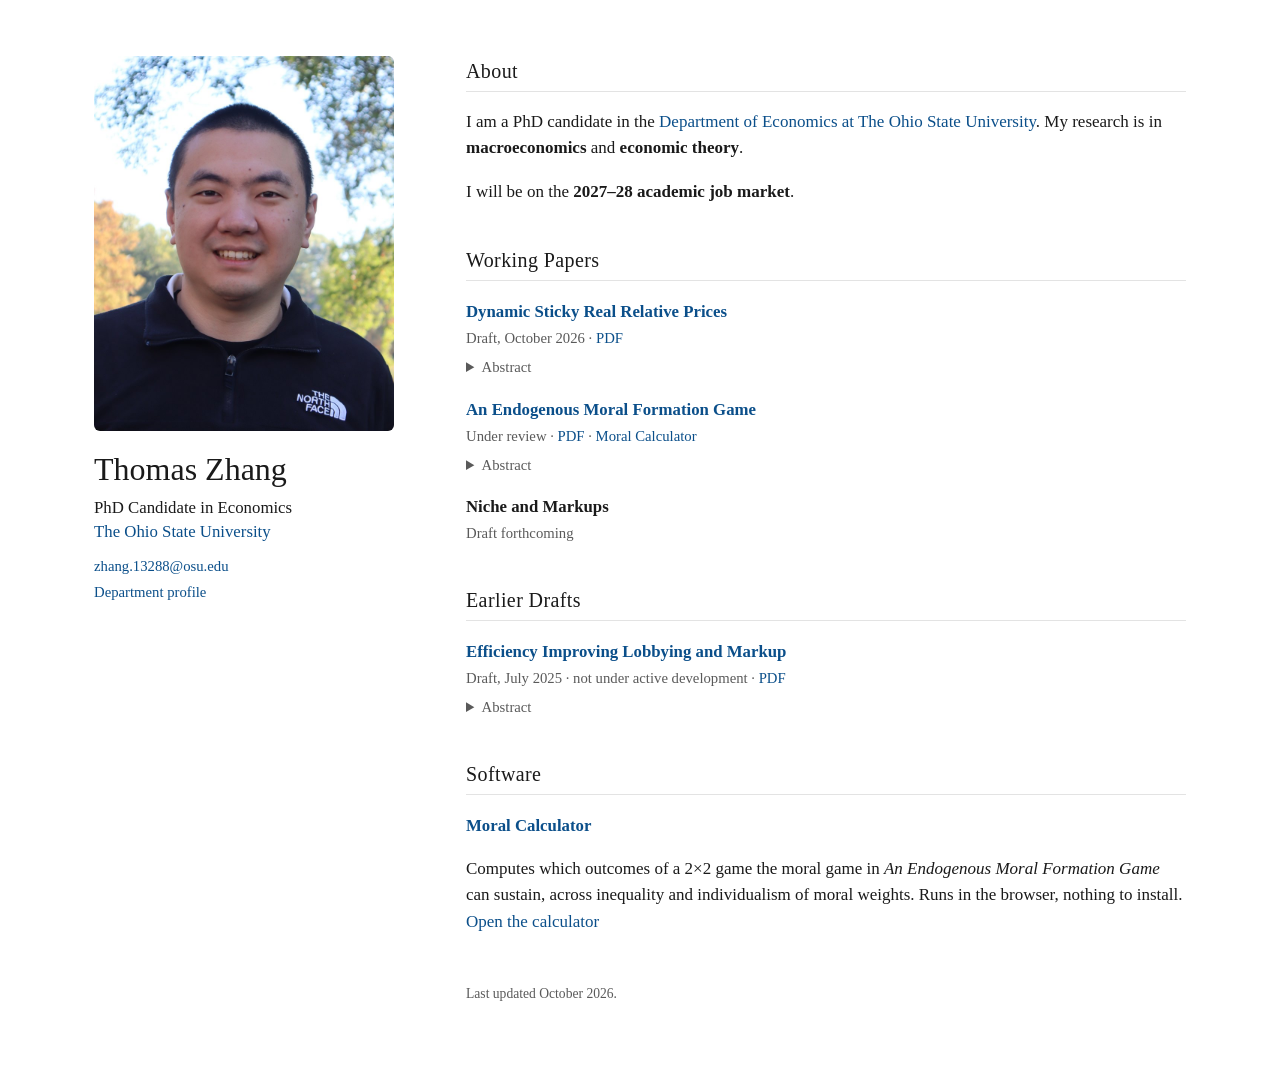
==== commit 7beb8699: "Two-column layout: 300px portrait with name/contact in a left sidebar, papers on the right Co-Author" ====
--- a/index.html
+++ b/index.html
@@ -40,17 +40,16 @@
 </head>
 <body>
 <main>
-  <header class="intro">
-    <div>
-      <h1>Thomas Zhang</h1>
-      <p class="tagline">PhD Candidate in Economics · <a href="https://economics.osu.edu/">The Ohio State University</a></p>
-      <p class="contact">
-        Email: <a href="mailto:zhang.13288@osu.edu">zhang.13288@osu.edu</a> ·
-        <a href="https://economics.osu.edu/people/zhang.13288">Department profile</a>
-      </p>
-    </div>
+  <aside class="sidebar">
     <img class="portrait" src="photo.jpg" width="800" height="1000" alt="Thomas Zhang">
-  </header>
+    <h1>Thomas Zhang</h1>
+    <p class="tagline">PhD Candidate in Economics<br><a href="https://economics.osu.edu/">The Ohio State University</a></p>
+    <p class="contact">
+      <a href="mailto:zhang.13288@osu.edu">zhang.13288@osu.edu</a><br>
+      <a href="https://economics.osu.edu/people/zhang.13288">Department profile</a>
+    </p>
+  </aside>
+  <div class="content">
 
   <section id="about">
     <h2>About</h2>
@@ -109,6 +108,7 @@
   <footer>
     <p>Last updated October 2026.</p>
   </footer>
+  </div>
 </main>
 </body>
 </html>
--- a/style.css
+++ b/style.css
@@ -19,9 +19,17 @@
 .jel { color: var(--muted); font-size: .88rem; }
 footer { margin-top: 48px; color: var(--muted); font-size: .85rem; }
 ul { padding-left: 1.2em; }
-.intro { display: flex; align-items: center; justify-content: space-between; gap: 28px; }
-.portrait { width: 240px; height: auto; border-radius: 6px; flex: none; }
-@media (max-width: 600px) {
-  .intro { flex-direction: column-reverse; align-items: flex-start; gap: 16px; }
-  .portrait { width: 200px; }
+/* Two columns on wide screens: photo + name on the left, papers on the right (reading width ~720px). */
+main { max-width: 1160px; display: grid; grid-template-columns: 300px minmax(0, 720px);
+  gap: 72px; justify-content: center; align-items: start; padding: 56px 32px 64px; }
+.sidebar { position: sticky; top: 40px; }
+.portrait { width: 100%; height: auto; border-radius: 6px; display: block; margin-bottom: 20px; }
+.sidebar h1 { font-size: 2rem; line-height: 1.15; margin: 0 0 8px; }
+.sidebar .tagline { line-height: 1.45; }
+.sidebar .contact { margin-top: 10px; line-height: 1.7; }
+.content > section:first-child h2 { margin-top: 0; }
+@media (max-width: 900px) {
+  main { grid-template-columns: minmax(0, 1fr); gap: 8px; max-width: 720px; padding: 32px 16px 56px; }
+  .sidebar { position: static; }
+  .portrait { width: 260px; max-width: 100%; }
 }
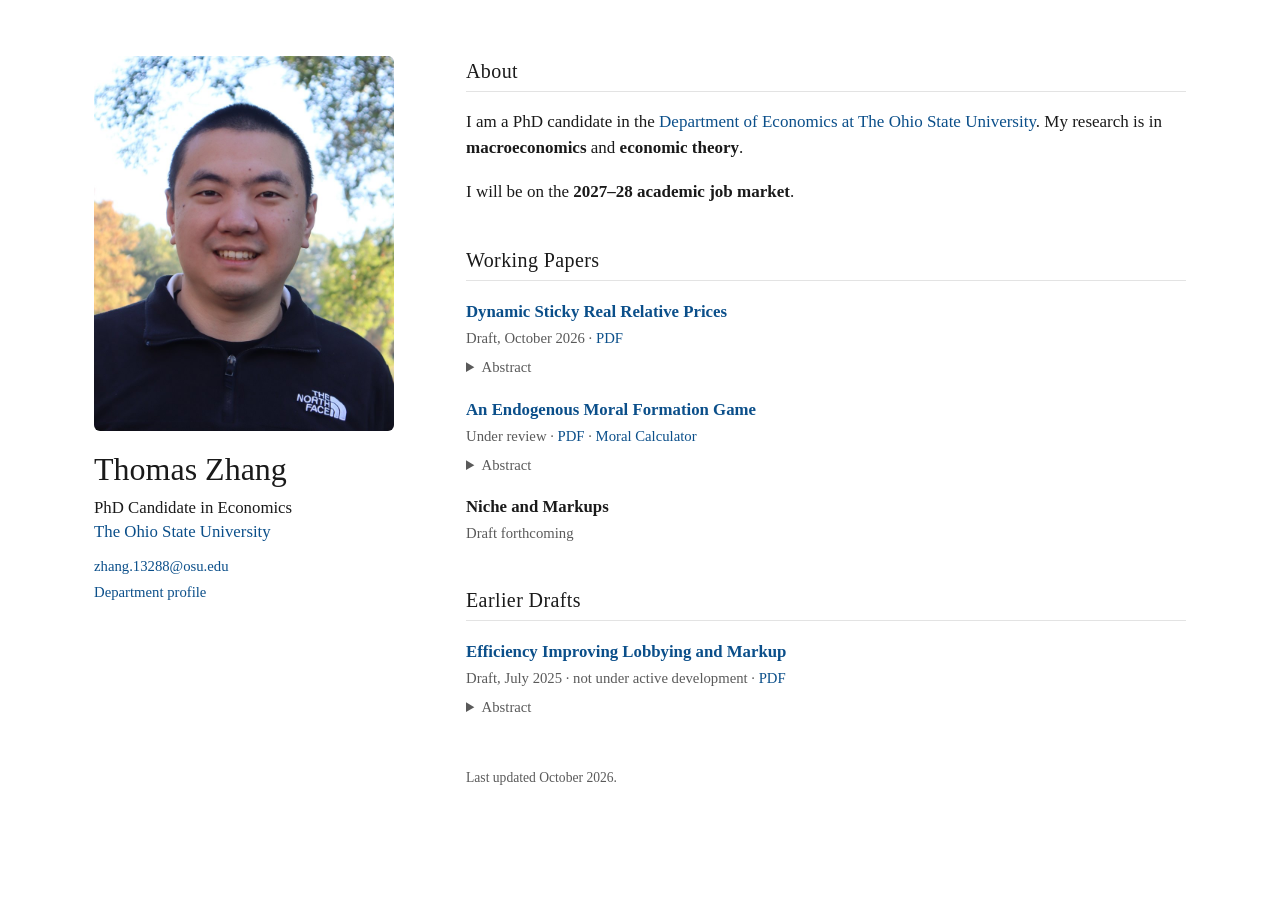
==== commit f408a3dc: "Remove the Software section (the calculator is linked under the morality paper) Co-Authored-By: Clau" ====
--- a/index.html
+++ b/index.html
@@ -97,14 +97,6 @@
     </article>
   </section>
 
-  <section id="moral-app">
-    <h2>Software</h2>
-    <article class="paper">
-      <h3><a href="moral-calculator/">Moral Calculator</a></h3>
-      <p>Computes which outcomes of a 2&times;2 game the moral game in <em>An Endogenous Moral Formation Game</em> can sustain, across inequality and individualism of moral weights. Runs in the browser, nothing to install. <a href="moral-calculator/">Open the calculator</a></p>
-    </article>
-  </section>
-
   <footer>
     <p>Last updated October 2026.</p>
   </footer>
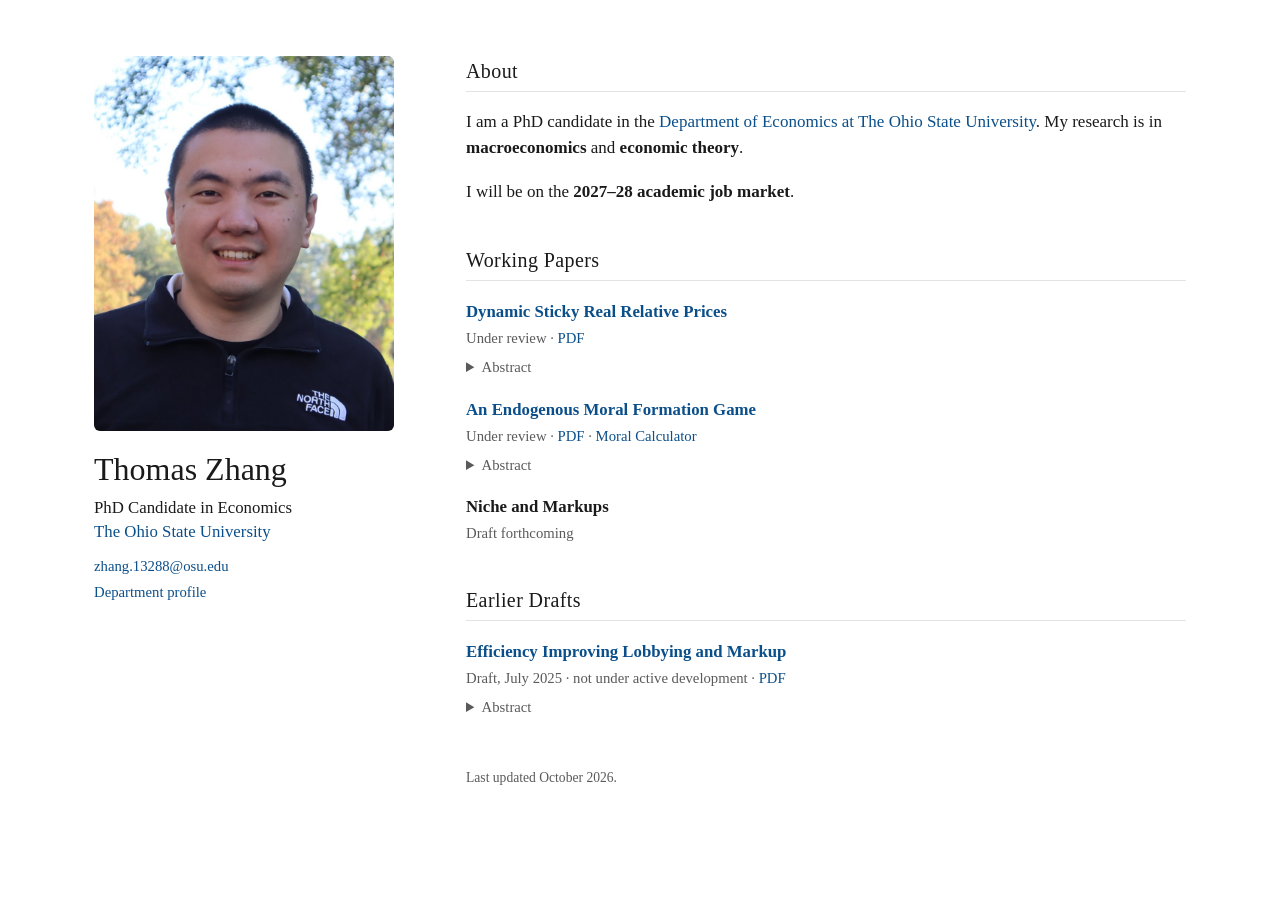
==== commit 5a75690b: "Sticky real relative prices: under review Co-Authored-By: Claude Opus 5.5 <noreply@anthropic.com>" ====
--- a/index.html
+++ b/index.html
@@ -63,7 +63,7 @@
 
     <article class="paper">
       <h3><a href="papers/zhang_sticky_prices.pdf">Dynamic Sticky Real Relative Prices</a></h3>
-      <p class="meta">Draft, October 2026 · <a href="papers/zhang_sticky_prices.pdf">PDF</a></p>
+      <p class="meta">Under review · <a href="papers/zhang_sticky_prices.pdf">PDF</a></p>
       <details>
         <summary>Abstract</summary>
         <p>I add a single friction to the real business cycle model and, without search or nominal rigidity, reproduce numerous empirical facts at once, including involuntary unemployment, a countercyclical labor share, a bust-heavy cycle with thick tails and faster recoveries, procyclical left-skewed utilization, and an acyclical real wage. The friction is a sticky, Hicksian adjustment of real relative prices, the rental and wage rates each moving with its own excess demand at a finite speed. I call the prices real because they chase their fundamental values and no inflation is involved. The two speeds of adjustment are set from wage durations and a plant survey of binding inputs. A firm with a thin profit share demands factors far more elastically than the household supplies them, so supply caps a boom and demand deepens a bust. The paper thus proposes an alternative approach to sticky prices that is monetarily neutral.</p>
